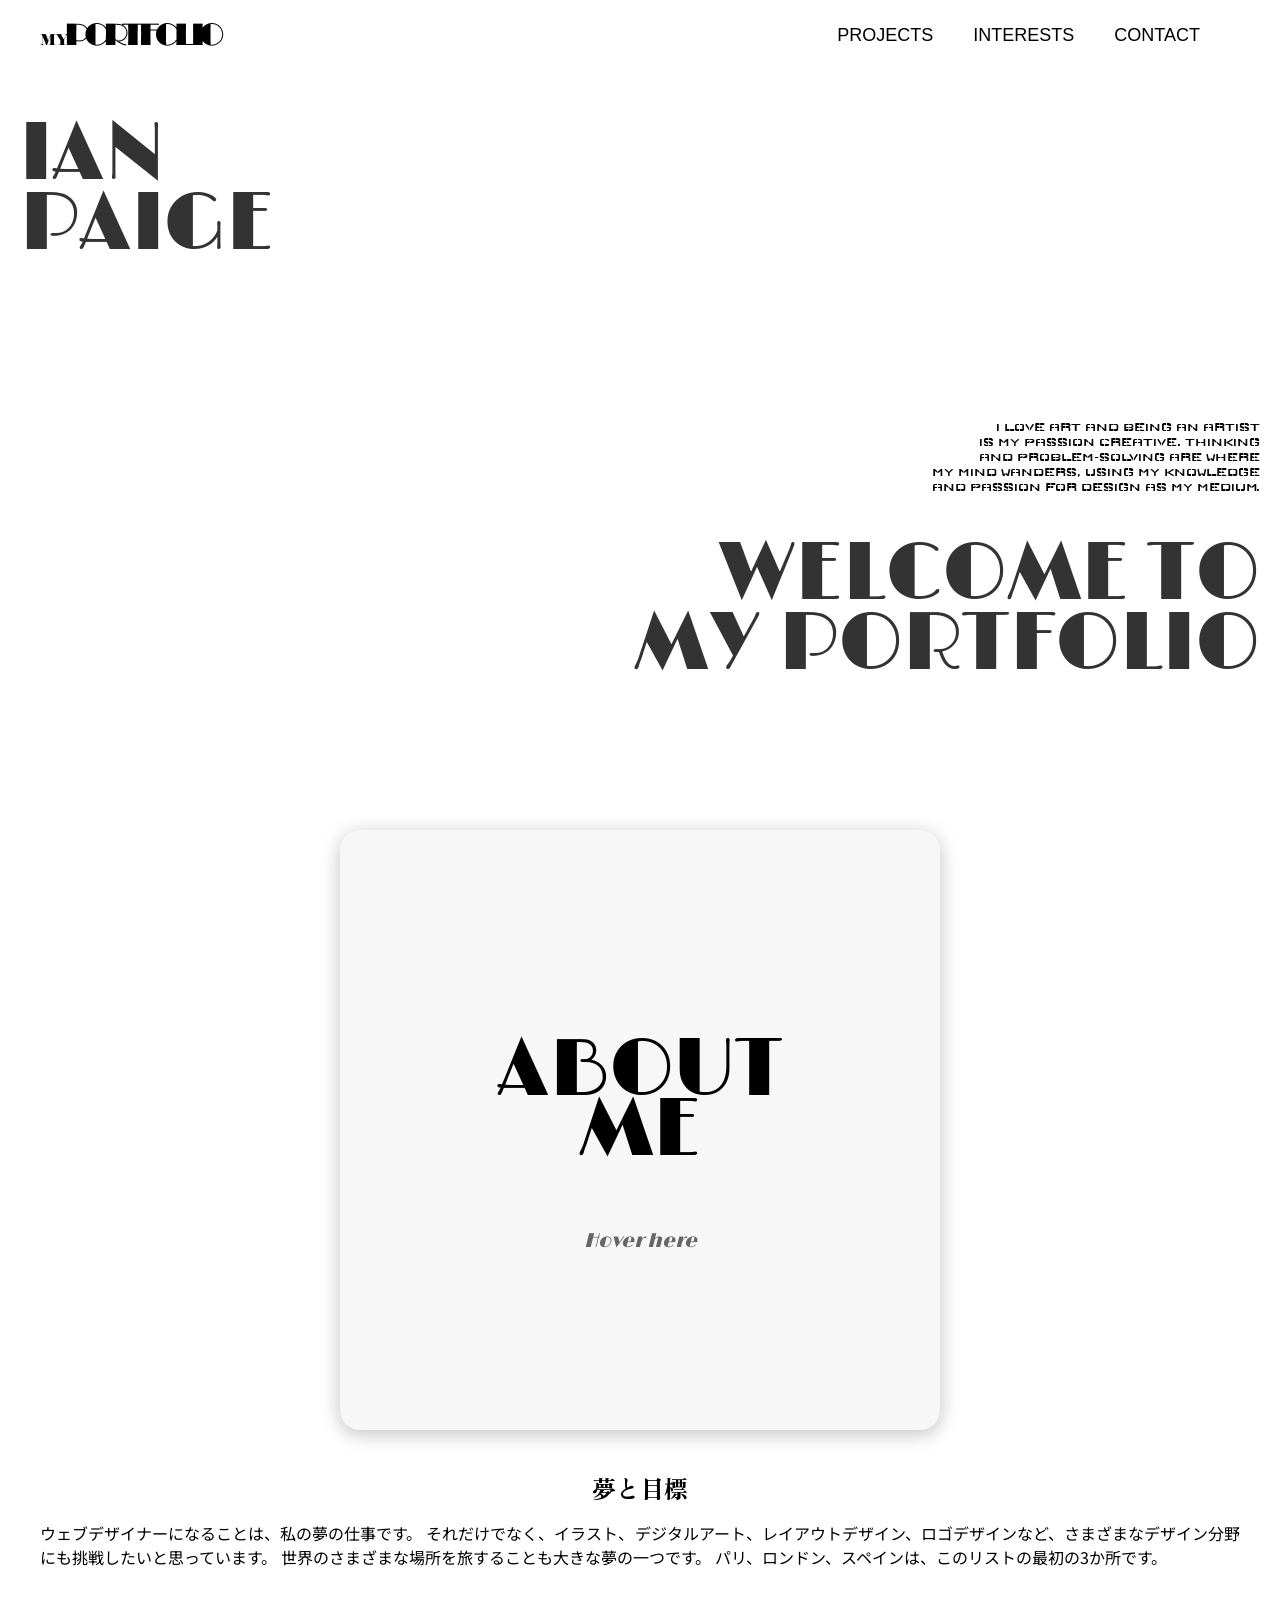
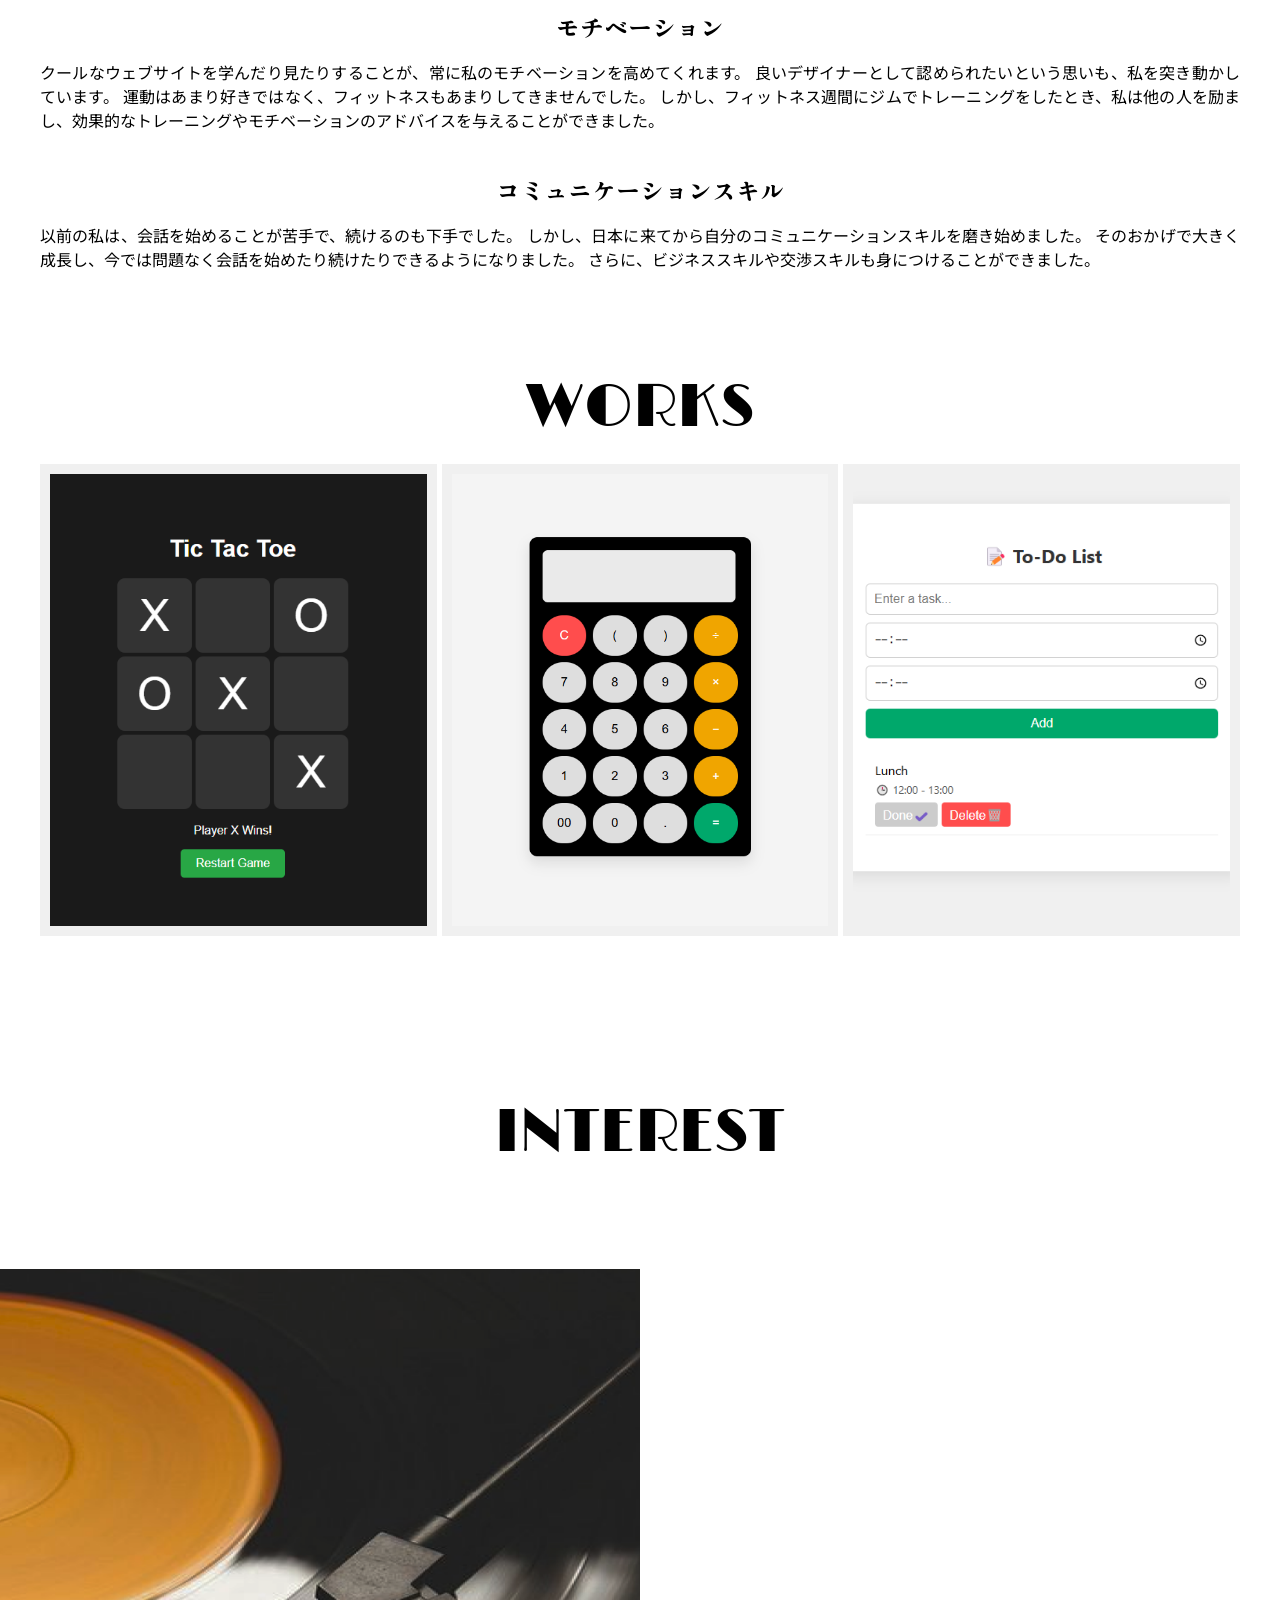
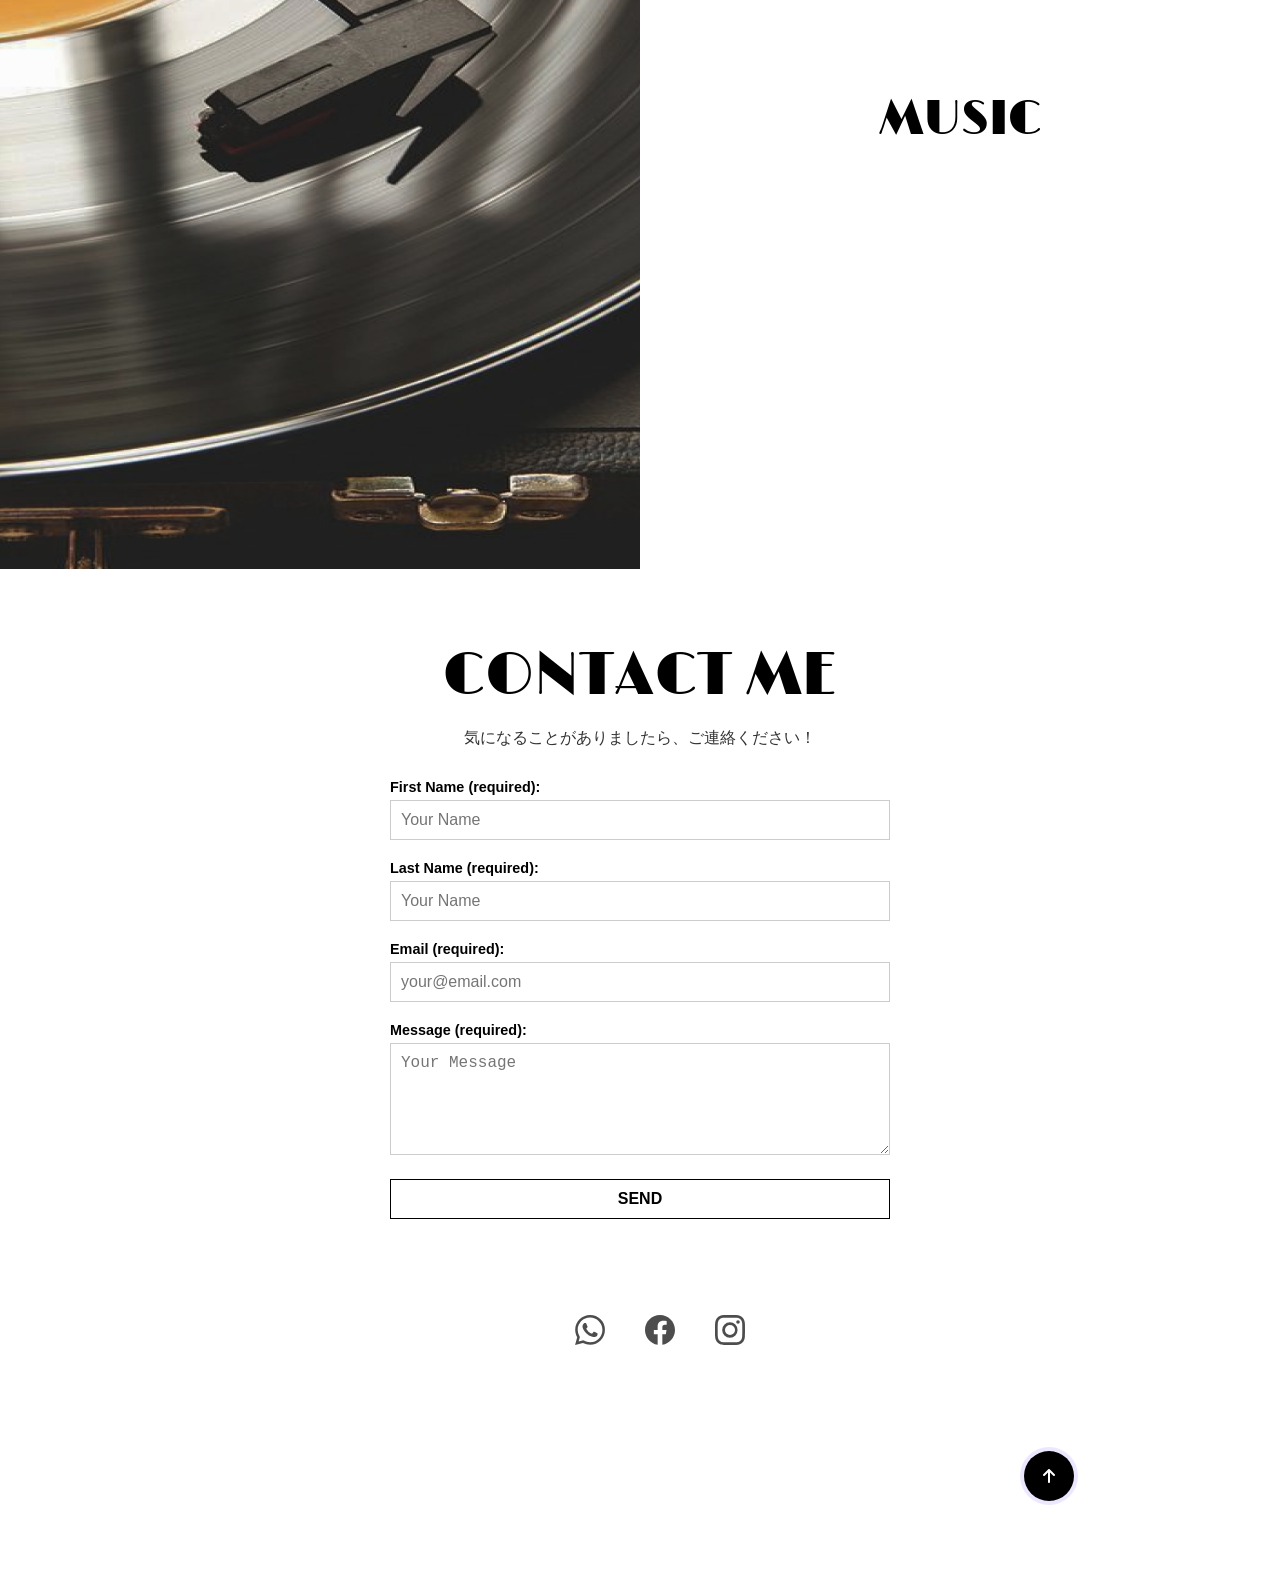
==== index.html @ fe9b7940 "Rename portfolio.html to index.html" ====
<!DOCTYPE html>
<html lang="en">
<head>
  <meta charset="UTF-8" />
  <meta name="viewport" content="width=device-width, initial-scale=1.0"/>
  <title>Portfolio</title>
  <link rel="stylesheet" href="portfolio.css" />

  <link rel="preconnect" href="https://fonts.googleapis.com">
<link rel="preconnect" href="https://fonts.gstatic.com" crossorigin>
<link href="https://fonts.googleapis.com/css2?family=Rubik:ital,wght@0,300..900;1,300..900&family=Saira+Extra+Condensed:wght@100;200;300;400;500;600;700;800;900&display=swap" rel="stylesheet">

<link rel="preconnect" href="https://fonts.googleapis.com">
<link rel="preconnect" href="https://fonts.gstatic.com" crossorigin>
<link href="https://fonts.googleapis.com/css2?family=Limelight&display=swap" rel="stylesheet">

<link rel="preconnect" href="https://fonts.googleapis.com">
<link rel="preconnect" href="https://fonts.gstatic.com" crossorigin>
<link href="https://fonts.googleapis.com/css2?family=Limelight&family=Saira+Extra+Condensed:wght@100;200;300;400;500;600;700;800;900&display=swap" rel="stylesheet">

<link rel="preconnect" href="https://fonts.googleapis.com">
<link rel="preconnect" href="https://fonts.gstatic.com" crossorigin>
<link href="https://fonts.googleapis.com/css2?family=Abril+Fatface&display=swap" rel="stylesheet">

<link rel="preconnect" href="https://fonts.googleapis.com">
<link rel="preconnect" href="https://fonts.gstatic.com" crossorigin>
<link href="https://fonts.googleapis.com/css2?family=Limelight&display=swap" rel="stylesheet">

<link rel="preconnect" href="https://fonts.googleapis.com">
<link rel="preconnect" href="https://fonts.gstatic.com" crossorigin>
<link href="https://fonts.googleapis.com/css2?family=Wallpoet&display=swap" rel="stylesheet">

<link rel="preconnect" href="https://fonts.googleapis.com">
<link rel="preconnect" href="https://fonts.gstatic.com" crossorigin>
<link href="https://fonts.googleapis.com/css2?family=Noto+Sans+JP:wght@100..900&family=Zen+Antique+Soft&display=swap" rel="stylesheet">

</head>
<body>
  <header id="topper">
    <section class="top">
      <a href="portfolio.html#topper" class="logo-link">
        <img class="logo slide-left" src="images/LOGO1.png" alt="LOGO">
    </a>

      <button class="hamburger" id="hamburger">
          ☰
      </button>

      <nav class="nav slide-right" id="nav">
          <a href="portfolio.html#work">PROJECTS</a>
          <a href="tryinterest.html">INTERESTS</a>
          <a href="portfolio.html#contact-me">CONTACT</a>
      </nav>

    </section>   
  </header>

  <section id="fade">
    <p class="top-left">IAN<br>   PAIGE <br>
    </p>
    <p class="bottom-right-top">I LOVE ART AND BEING AN ARTIST <br>IS MY PASSION CREATIVE. THINKING <br>AND PROBLEM-SOLVING ARE WHERE <br>MY MIND WANDERS, USING MY KNOWLEDGE <br>AND PASSION FOR DESIGN AS MY MEDIUM.</p>
    <p class="bottom-right">WELCOME TO<br>MY PORTFOLIO</p>
  </section>

  <!-- <section class="work" id="work">
    <h2 class="work-title">FEATURES</h2>
    <div class="grid">
      <div class="card">
        <a href="tryabout.html">
          <img src="images/me.png" alt="About Me" />
          <p class="card-text">ABOUT ME</p>
        </a>
      </div>
      <div class="card">
        <a href="projects.html">
          <img src="images/work.png" alt="Projects" />
          <p class="card-text">PROJECTS</p>
        </a>
      </div>
      <div class="card">
        <a href="tryinterest.html">
          <img src="images/int.png" alt="Interests" />
          <p class="card-text">INTERESTS</p>
        </a>
      </div>
    </div>
  </section> -->

  

  <div class="about-card">
    <div class="card-inner" onclick="this.classList.toggle('flipped')">
  <div class="card-front">
    <div class="front-content">
    <h1 class="vertical-text">
      ABOUT <br> ME 
    </h1>
    <p class="click-hint">Hover here</p>
  </div>
  </div>
      <div class="card-back">
    <p class="about-text">
        私の名前はイアンです。2004年1月2日に生まれました。私はインターナショナルスクールに、
        プレ幼稚園から中学校まで通い、その後、シニアハイでビルマの学校に転校しました。
        卒業後、私は自国の教育制度に満足していなかったので、海外に行く計画を立て始めました。
        日本に来る少し前からアニメを見始め、卒業後に日本語を学び始めました。学び始めて1年後、
        2020年12月に日本に来ることができました。絵を描くことは私の趣味であり、好きなことでもあります。
        私は暇な時間があれば絵を描いています。そのため、アーティストになりたいという気持ちが強くなりましたが、
        生計を立てる自信はありませんでした。だから、私はWEBデザインを選びました。ウェブサイトを見るたびに、
        アニメーションやクールなデザインにとても魅了され、私も同じように他の人々に感じてもらえるようなクールな
        ウェブサイトを作りたいと思うようになりました。プログラミングやイラストについて学んだことは、
        東京ビジネスアカデミーに来るまでありませんでした。新しいことを学ぶのは決して簡単ではありませんでしたが、
        アートに対する情熱と新しいことに挑戦する心構えが、いつも私を支えてくれました。
    </p>
  </div>
    </div>
  </div>
<section class="details">
  <section>
    <div class="detail">
      <h2>夢と目標</h2>
      <p>
        ウェブデザイナーになることは、私の夢の仕事です。 それだけでなく、イラスト、デジタルアート、レイアウトデザイン、ロゴデザインなど、さまざまなデザイン分野にも挑戦したいと思っています。 世界のさまざまな場所を旅することも大きな夢の一つです。 パリ、ロンドン、スペインは、このリストの最初の3か所です。
      </p>
    </div>
  
    <div class="detail">
      <h2>モチベーション</h2>
      <p>
        クールなウェブサイトを学んだり見たりすることが、常に私のモチベーションを高めてくれます。 良いデザイナーとして認められたいという思いも、私を突き動かしています。 運動はあまり好きではなく、フィットネスもあまりしてきませんでした。 しかし、フィットネス週間にジムでトレーニングをしたとき、私は他の人を励まし、効果的なトレーニングやモチベーションのアドバイスを与えることができました。
      </p>
    </div>
  
    <div class="detail">
      <h2>コミュニケーションスキル</h2>
      <p>
        以前の私は、会話を始めることが苦手で、続けるのも下手でした。 しかし、日本に来てから自分のコミュニケーションスキルを磨き始めました。 そのおかげで大きく成長し、今では問題なく会話を始めたり続けたりできるようになりました。 さらに、ビジネススキルや交渉スキルも身につけることができました。
      </p>
    </div>
  </section>
  

<section class="work" id="work">
  <h2 class="work-title">WORKS</h2>
  <div class="grid">

    <div class="card">
      <a href="TTT.html">
        <img src="images/TTT.png" alt="SPACEWAR" />
        <p class="card-text">Tic-Tac-Tie <br>JavaScript を使いました <br>AI　も使いました </p>
      </a>
    </div>
    
    <div class="card">
      <a href="calculator.html">
        <img src="images/Calculator.png" alt="CALCULATOR" />
        <p class="card-text">CALCULATOR <br>JavaScript を使いました <br>AI　も使いました </p>
      </a>
    </div>

    <div class="card">
      <a href="todolist.html">
        <img src="images/Todolist.png" alt="To do list" />
        <p class="card-text">TO Do List <br>JavaScript を使いました <br>AI　も使いました </p>
      </a>
    </div>

  </div>
</section>
  
  
  
  <!-- <section class="work" id="work">
    <h2 class="work-title">FEATURES</h2>
    <div class="grid">
      <div class="card">
        <a href="tryabout.html">
        <img src="images/me.png" alt="About Me" />
        <p>ABOUT ME</p>
      </a>
      </div>
      <div class="card">
        <a href="">
        <img src="images/work.png" alt="Projects" />
        <p>PROJECTS</p>
      </a>
      </div>
      <div class="card">
        <a href="tryinterest.html">
        <img src="images/int.png" alt="Interests" />
        <p>INTERESTS</p>
      </a>
      </div>
    </div>
  </section> -->
      <a class="int-java" href="tryinterest.html">
        <h2 class="Int">INTEREST</h2>
        <div class="interest-section">
          <div class="interest-image">
            <img id="interest-img" src="images/ART9.png" alt="Interest Image">
          </div>
          <div class="interest-text">
            <p id="interest-text">ART</p>
          </div>
        </div>
      </a>

  <footer>
  
    <section id="contact-me">
      <h2>CONTACT ME</h2>
      <p>気になることがありましたら、ご連絡ください！</p>
      <form class="contact-form" action="#" method="post">
        <div class="form-group">
          <label for="name">First Name (required):</label>
          <input type="text" id="name" name="name" placeholder="Your Name" required>
        </div>
        <div class="form-group">
          <label for="name">Last Name (required):</label>
          <input type="text" id="name" name="name" placeholder="Your Name" required>
        </div>
        <div class="form-group">
          <label for="email">Email (required):</label>
          <input type="email" id="email" name="email" placeholder="your@email.com" required>
        </div>
        <div class="form-group">
          <label for="message">Message (required):</label>
          <textarea id="message" name="message" placeholder="Your Message" rows="5" required></textarea>
        </div>
        <button type="submit" class="contact-button">SEND</button>
    </form>
      <!-- From Uiverse.io by adamgiebl --> 

    </section>

    <ul class="example-2">
      <li class="icon-content">
        <a
          data-social="whatsapp"
          aria-label="Whatsapp"
          href="https://line.me/ti/p/FRUZ55Dk2A"
        >
          <div class="filled"></div>
          <svg
            xml:space="preserve"
            viewBox="0 0 24 24"
            class="bi bi-whatsapp"
            fill="currentColor"
            height="24"
            width="24"
            xmlns="http://www.w3.org/2000/svg"
          >
            <path
              fill="currentColor"
              d="M17.472 14.382c-.297-.149-1.758-.867-2.03-.967-.273-.099-.471-.148-.67.15-.197.297-.767.966-.94 1.164-.173.199-.347.223-.644.075-.297-.15-1.255-.463-2.39-1.475-.883-.788-1.48-1.761-1.653-2.059-.173-.297-.018-.458.13-.606.134-.133.298-.347.446-.52.149-.174.198-.298.298-.497.099-.198.05-.371-.025-.52-.075-.149-.669-1.612-.916-2.207-.242-.579-.487-.5-.669-.51-.173-.008-.371-.01-.57-.01-.198 0-.52.074-.792.372-.272.297-1.04 1.016-1.04 2.479 0 1.462 1.065 2.875 1.213 3.074.149.198 2.096 3.2 5.077 4.487.709.306 1.262.489 1.694.625.712.227 1.36.195 1.871.118.571-.085 1.758-.719 2.006-1.413.248-.694.248-1.289.173-1.413-.074-.124-.272-.198-.57-.347m-5.421 7.403h-.004a9.87 9.87 0 01-5.031-1.378l-.361-.214-3.741.982.998-3.648-.235-.374a9.86 9.86 0 01-1.51-5.26c.001-5.45 4.436-9.884 9.888-9.884 2.64 0 5.122 1.03 6.988 2.898a9.825 9.825 0 012.893 6.994c-.003 5.45-4.437 9.884-9.885 9.884m8.413-18.297A11.815 11.815 0 0012.05 0C5.495 0 .16 5.335.157 11.892c0 2.096.547 4.142 1.588 5.945L.057 24l6.305-1.654a11.882 11.882 0 005.683 1.448h.005c6.554 0 11.89-5.335 11.893-11.893a11.821 11.821 0 00-3.48-8.413Z"
            ></path>
          </svg>
        </a>
        <div class="tooltip">Line</div>
      </li>
      <li class="icon-content">
        <a
          data-social="facebook"
          aria-label="Facebook"
          href="https://www.facebook.com/share/1ALXVLKxtC/?mibextid=LQQJ4d"
        >
          <div class="filled"></div>
          <svg
            xml:space="preserve"
            viewBox="0 0 24 24"
            class="bi bi-facbook"
            fill="currentColor"
            height="24"
            width="24"
            xmlns="http://www.w3.org/2000/svg"
          >
            <path
              fill="currentColor"
              d="M23.9981 11.9991C23.9981 5.37216 18.626 0 11.9991 0C5.37216 0 0 5.37216 0 11.9991C0 17.9882 4.38789 22.9522 10.1242 23.8524V15.4676H7.07758V11.9991H10.1242V9.35553C10.1242 6.34826 11.9156 4.68714 14.6564 4.68714C15.9692 4.68714 17.3424 4.92149 17.3424 4.92149V7.87439H15.8294C14.3388 7.87439 13.8739 8.79933 13.8739 9.74824V11.9991H17.2018L16.6698 15.4676H13.8739V23.8524C19.6103 22.9522 23.9981 17.9882 23.9981 11.9991Z"
            ></path>
          </svg>
        </a>
        <div class="tooltip">Facebook</div>
      </li>
      <li class="icon-content">
        <a
          data-social="instagram"
          aria-label="Instagram"
          href="https://www.instagram.com/itz_ian.paige?igsh=MTF6aWR4cXloMjVsNA%3D%3D&utm_source=qr"
        >
          <div class="filled"></div>
          <svg
            xml:space="preserve"
            viewBox="0 0 16 16"
            class="bi bi-instagram"
            fill="currentColor"
            height="16"
            width="16"
            xmlns="http://www.w3.org/2000/svg"
          >
            <path
              fill="currentColor"
              d="M8 0C5.829 0 5.556.01 4.703.048 3.85.088 3.269.222 2.76.42a3.9 3.9 0 0 0-1.417.923A3.9 3.9 0 0 0 .42 2.76C.222 3.268.087 3.85.048 4.7.01 5.555 0 5.827 0 8.001c0 2.172.01 2.444.048 3.297.04.852.174 1.433.372 1.942.205.526.478.972.923 1.417.444.445.89.719 1.416.923.51.198 1.09.333 1.942.372C5.555 15.99 5.827 16 8 16s2.444-.01 3.298-.048c.851-.04 1.434-.174 1.943-.372a3.9 3.9 0 0 0 1.416-.923c.445-.445.718-.891.923-1.417.197-.509.332-1.09.372-1.942C15.99 10.445 16 10.173 16 8s-.01-2.445-.048-3.299c-.04-.851-.175-1.433-.372-1.941a3.9 3.9 0 0 0-.923-1.417A3.9 3.9 0 0 0 13.24.42c-.51-.198-1.092-.333-1.943-.372C10.443.01 10.172 0 7.998 0zm-.717 1.442h.718c2.136 0 2.389.007 3.232.046.78.035 1.204.166 1.486.275.373.145.64.319.92.599s.453.546.598.92c.11.281.24.705.275 1.485.039.843.047 1.096.047 3.231s-.008 2.389-.047 3.232c-.035.78-.166 1.203-.275 1.485a2.5 2.5 0 0 1-.599.919c-.28.28-.546.453-.92.598-.28.11-.704.24-1.485.276-.843.038-1.096.047-3.232.047s-2.39-.009-3.233-.047c-.78-.036-1.203-.166-1.485-.276a2.5 2.5 0 0 1-.92-.598 2.5 2.5 0 0 1-.6-.92c-.109-.281-.24-.705-.275-1.485-.038-.843-.046-1.096-.046-3.233s.008-2.388.046-3.231c.036-.78.166-1.204.276-1.486.145-.373.319-.64.599-.92s.546-.453.92-.598c.282-.11.705-.24 1.485-.276.738-.034 1.024-.044 2.515-.045zm4.988 1.328a.96.96 0 1 0 0 1.92.96.96 0 0 0 0-1.92m-4.27 1.122a4.109 4.109 0 1 0 0 8.217 4.109 4.109 0 0 0 0-8.217m0 1.441a2.667 2.667 0 1 1 0 5.334 2.667 2.667 0 0 1 0-5.334"
            ></path>
          </svg>
        </a>
        <div class="tooltip">Instagram</div>
      </li>
  </ul>
   <!-- From Uiverse.io by vinodjangid07 --> 
   <a href="portfolio.html#topper">
  <button class="button">
    <svg class="svgIcon" viewBox="0 0 384 512">
      <path
        d="M214.6 41.4c-12.5-12.5-32.8-12.5-45.3 0l-160 160c-12.5 12.5-12.5 32.8 0 45.3s32.8 12.5 45.3 0L160 141.2V448c0 17.7 14.3 32 32 32s32-14.3 32-32V141.2L329.4 246.6c12.5 12.5 32.8 12.5 45.3 0s12.5-32.8 0-45.3l-160-160z"
      ></path>
    </svg>
  </button>
  </a>

  </footer>


  <script src="portfolio.js"></script>
</body>
</html>
---- portfolio.css ----
body {
  margin: 0;
  font-family: Arial, sans-serif;
  background: white;
  overflow-x: hidden;
}

header {
  height: 40px;
}
.top{
  display: flex;
  justify-content: space-between;
  padding: 0px 40px;
  align-items: center;
  
}
.logo {
  transform: translateX(0px);
  opacity: 1; 
}
.nav {
  display: flex;
  gap: 40px;
  transform: translateX(100%);
  opacity: 0;
  transition: transform 1s ease, opacity 1s ease;
  font-family: 'Helvetica Neue', sans-serif;
  font-size: 18px;
  padding: 20px 40px;
  justify-content: flex-end;
}

.nav a {
  position: relative;
  text-decoration: none;
  color: black;
  font-size: 18px;
  display: inline-block;
  padding: 5px 0;
  transition: color 0.3s ease;
}

.nav a::after {
  content: '';
  position: absolute;
  bottom: 0;
  left: 50%;
  transform: translateX(-50%);
  width: 0;
  height: 2px;
  background-color: black;
  transition: width 0.3s ease;
}

.nav a:hover::after {
  width: 100%;
}

/*=============================================================================================
===============================================================================================
*/

#fade {
  position: relative;
  height: 80vh; 
}

/* Top Left Paragraph */
.top-left {
  line-height: 70px;
  position: absolute;
  top: 0;
  left: 20px;
  opacity: 0; /* Initially hidden */
  transition: opacity 2s ease-in-out;
  font-size: 5rem;
  color: #333;
  font-family: "Limelight", sans-serif;
  font-weight: 400;
  font-style: normal
}

/* Bottom Right Paragraph */
.bottom-right {
  text-align: right;
  line-height: 70px;
  position: absolute;
  bottom: 0;
  right: 20px;
  opacity: 0; /* Initially hidden */
  transition: opacity 2s ease-in-out;
  font-size: 5rem;
  color: #333;
  font-family: "Limelight", sans-serif;
  font-weight: 500;
  font-style: normal;
  }
  .bottom-right-top{
    text-align: right;
  line-height: 15px;
  position: absolute;
  bottom: 35%;
  right: 20px;
  opacity: 0; /* Initially hidden */
  transition: opacity 2s ease-in-out;
  font-size: 0.8rem;
  font-family: "Wallpoet", sans-serif;
  font-weight: 400;
  font-style: normal;
  }

  /* Animation classes */
.slide-left {
  animation: slideLeft 1s ease-out forwards;
}

.slide-right {
  animation: slideRight 1s ease-out forwards;
}

@keyframes slideLeft {
  to {
    transform: translateX(0);
    opacity: 1;
  }
}

@keyframes slideRight {
  to {
    transform: translateX(0);
    opacity: 1;
  }
}
/*=============================================================================================
===============================================================================================
*/

.work {
  padding: 40px;
  opacity: 0;
  transition: opacity 1.5s ease;
}

.work-title {
  font-size: 60px;
  margin-bottom: 20px;
  font-family: "Limelight", sans-serif;
  font-weight: 500;
  font-style: normal;
}

.grid {
  display: flex;
  gap: 5px;
  flex-wrap: wrap;
  position: relative;
}

.card {
  flex: 1 1 30%;
  background: #f0f0f0;
  padding: 10px;
  text-align: center;
  position: relative;
  transition: transform 0.3s ease, filter 0.3s ease;
  z-index: 0;
}

.card img {
  width: 100%;
  height: 100%;
  transition: filter 0.3s ease;
  object-fit: cover;
}

.card-text {
  position: absolute;
  bottom: 10px;
  left: 50%;
  transform: translateX(-50%);
  color: white;
  font-weight: bold;
  font-size: 16px;
  background: rgba(102, 102, 102, 0.5);
  padding: 5px;
  width: 70%;
  text-align: center;
  opacity: 0;
  transition: opacity 0.3s ease;
}

/* Hover effects */
.grid:hover .card {
  filter: blur(3px);
  transform: scale(1);
}

.grid:hover .card:hover {
  filter: none;
  transform: scale(1.05);
  z-index: 1;
}

.grid:hover .card:hover .card-text {
  opacity: 1;
}

/* Default state (when not hovering) */
.grid:not(:hover) .card {
  filter: none;
  transform: scale(1);
}


/*=============================================================================================
===============================================================================================
*/

.about-card {
  padding-top: 30px;
  width: 100%;
  max-width: 600px;
  height: 600px;
  margin: 40px auto;
  perspective: 1000px;
}

.card-inner {
  width: 100%;
  height: 100%;
  transition: transform 0.8s;
  transform-style: preserve-3d;
  position: relative;
  cursor: pointer;
}

.about-card:hover .card-inner {
  transform: rotateY(180deg);
}

.card-front,
.card-back {
  position: absolute;
  width: 100%;
  height: 100%;
  backface-visibility: hidden;
  border-radius: 20px;
  box-shadow: 0 4px 20px rgba(0, 0, 0, 0.247);
  display: flex;
  justify-content: center;
  align-items: center;
  padding: 30px;
  box-sizing: border-box;
}

.card-front {
  background-color: #f7f7f7;
}

.click-hint {
  margin-top: 15px;
  font-size: 20px;
  color: #666;
  font-style: italic;
  animation: blink 1.5s infinite;
}

@keyframes blink {
  0%, 100% { opacity: 1; }
  50% { opacity: 0.4; }
}

.front-content {
  font-family: "Limelight", sans-serif;
  font-weight: 500;
  font-style: normal;
  display: flex;
  flex-direction: column;
  align-items: center;
  justify-content: center;
}

.card-back {
  background-color: #ffffff;
  transform: rotateY(180deg);
  overflow-y: auto;
}

.vertical-text {
  font-family: "Limelight", sans-serif;
  font-weight: 500;
  font-style: normal;
  text-align: center;
  text-orientation: upright;
  font-size: 5rem;
  line-height: 60px;
}

.about-text {
  font-size: 16px;
  line-height: 1.6;
  color: #000000;
  font-family: "Noto Sans JP", sans-serif;
  font-optical-sizing: auto;
  font-weight: 400;
  font-style: normal;
}

@media (max-width: 600px) {
  .about-card {
    height: auto;
  }

  .vertical-text {
    writing-mode: horizontal-tb;
    text-align: center;
  }
}

/*=============================================================================================
===============================================================================================
*/

.details-container {
  display: flex;
  flex-direction: column;
  gap: 40px;
  padding: 100px 0;
}

.detail {
  opacity: 0;
  transform: translateY(50px); /* Start with sections below and invisible */
  transition: transform 0.5s ease-out, opacity 0.5s ease-out;
  margin: 40px;
}

.detail.visible {
  opacity: 1;
  transform: translateY(0); /* Move into position when in view */
}

.detail h2 {
  font-family: "Limelight", sans-serif;
  font-weight: 500;
  font-style: normal;
  font-size: 1.5rem;
  font-weight: bold;
  margin-bottom: 10px;
  font-family: "Zen Antique Soft", serif;
  font-weight: 400;
  font-style: normal;
}

.detail p {
  font-size: 1rem;
  text-align: justify;
  font-family: "Noto Sans JP", sans-serif;
  font-optical-sizing: auto;
  font-weight: 400;
  font-style: normal;
}
.details{
padding-bottom: 50px;
}

/*=============================================================================================
===============================================================================================
*/
int_details{
  display: flex;
  justify-content: center;
}
.container {
  padding-bottom: 100px;
  margin: 100px 0 0 200px;
  width: 70%;
  height: 450px;
  display: flex;
  justify-content: center;
  gap: 10px;
  position: relative;
}

.container img {
  width: 15%;
  height: 100%;
  object-fit: cover;
  border-radius: 10px;
  border: 1px solid black;
  transition: all ease-in-out 0.5s;
  cursor: pointer;
}

.container img:hover {
  width: 35%;
}

.container img.blur {
  filter: blur(5px);
  transition: filter 0.3s ease;
}

.container img.pop-up {
  transform: scale(1.5);
  z-index: 10;
  transition: transform 0.5s ease, z-index 0s;
}

/* For overlay to darken the background */
.overlay {
  position: absolute;
  top: 0;
  left: 0;
  right: 0;
  bottom: 0;
  background: rgba(0, 0, 0, 0.7);
  z-index: 5;
}
.small_title{
padding: 100px 0;
font-size: 2.5rem;
font-family: "Limelight", sans-serif;
font-weight: 500;
font-style: normal;
}
/*=============================================================================================
===============================================================================================
*/

.int-java{
  color: black;
  text-decoration: none;
}
.Int{
  font-size: 60px;
  font-family: "Limelight", sans-serif;
  font-weight: 500;
  font-style: normal;
  padding-top: 100px;
  padding-bottom: 80px;
}
.interest-section {
  display: flex;
  width: 100%;
  height: 100vh;
}
.interest-image, .interest-text {
  width: 50%;
  height: 100%;
  box-sizing: border-box;
}
.interest-image img {
  width: 100%;
  height: 100%;
  object-fit: cover;
}
.interest-text {
  display: flex;
  justify-content: center;
  align-items: center;
  padding: 40px;
  font-size: 3rem;
  font-weight: bolder;
  text-align: center;
  font-family: "Limelight", sans-serif;
  font-weight: 400;
  font-style: normal;
}
h2 {
  width: 100%;
  text-align: center;
  margin: 20px 0;
  font-size: 2rem;
}

/*=============================================================================================
===============================================================================================
*/

#contact-me {
  padding: 50px 20px;
  text-align: center;
  background-color: #fff;
  }
  
  #contact-me h2 {
  font-size: 2rem;
  font-weight: bold;
  margin-bottom: 10px;
  font-size: 60px;
  font-family: "Limelight", sans-serif;
  font-weight: 500;
  }
  
  #contact-me p {
  font-size: 1rem;
  margin-bottom: 30px;
  color: #333;
  }
  
  .contact-form {
  max-width: 500px;
  margin: 0 auto;
  text-align: left;
  }
  
  .form-group {
  margin-bottom: 20px;
  }
  
  .form-group label {
  display: block;
  font-size: 0.9rem;
  margin-bottom: 5px;
  font-weight: bold;
  }
  
  .form-group input {
  width: 100%;
  padding: 10px;
  font-size: 1rem;
  border: 1px solid #ccc;
  box-sizing: border-box;
  }
  
  .form-group input:focus{
  border-color: black;
  outline: none;
  }
  
  .form-group textarea{
  width: 100%;
  padding: 10px;
  font-size: 1rem;
  border: 1px solid #ccc;
  box-sizing: border-box;
  }
  .form-group textarea:focus{
  border-color: black;
  outline: none;
  
  }
  
  .contact-button {
  display: block;
  width: 100%;
  padding: 10px 20px;
  font-size: 1rem;
  font-weight: bold;
  color: #000000;
  background-color: transparent;
  border: 1px solid black;
  cursor: pointer;
  text-align: center;
  }
  
  .contact-button:hover {
  background-color: #000000;
  color: white;
  }

  /*=============================================================================================
===============================================================================================
*/

ul {
  list-style: none;
}

.example-2 {
  padding-top: 20px;
  padding-bottom: 100px;
  display: flex;
  justify-content: center;
  align-items: center;
}
.example-2 .icon-content {
  margin: 0 10px;
  position: relative;
}
.example-2 .icon-content .tooltip {
  position: absolute;
  top: -30px;
  left: 50%;
  transform: translateX(-50%);
  color: #fff;
  padding: 6px 10px;
  border-radius: 5px;
  opacity: 0;
  visibility: hidden;
  font-size: 14px;
  transition: all 0.3s ease;
}
.example-2 .icon-content:hover .tooltip {
  opacity: 1;
  visibility: visible;
  top: -50px;
}
.example-2 .icon-content a {
  position: relative;
  overflow: hidden;
  display: flex;
  justify-content: center;
  align-items: center;
  width: 50px;
  height: 50px;
  border-radius: 50%;
  color: #4d4d4d;
  background-color: #fff;
  transition: all 0.3s ease-in-out;
}
.example-2 .icon-content a:hover {
  box-shadow: 3px 2px 45px 0px rgb(0 0 0 / 12%);
}
.example-2 .icon-content a svg {
  position: relative;
  z-index: 1;
  width: 30px;
  height: 30px;
}
.example-2 .icon-content a:hover {
  color: white;
}
.example-2 .icon-content a .filled {
  position: absolute;
  top: auto;
  bottom: 0;
  left: 0;
  width: 100%;
  height: 0;
  background-color: #000;
  transition: all 0.3s ease-in-out;
}
.example-2 .icon-content a:hover .filled {
  height: 100%;
}

.example-2 .icon-content a[data-social="whatsapp"] .filled,
.example-2 .icon-content a[data-social="whatsapp"] ~ .tooltip {
  background-color: #128c7e;
}

.example-2 .icon-content a[data-social="facebook"] .filled,
.example-2 .icon-content a[data-social="facebook"] ~ .tooltip {
  background-color: #3b5998;
}
.example-2 .icon-content a[data-social="instagram"] .filled,
.example-2 .icon-content a[data-social="instagram"] ~ .tooltip {
  background: linear-gradient(
    45deg,
    #405de6,
    #5b51db,
    #b33ab4,
    #c135b4,
    #e1306c,
    #fd1f1f
  );
}
.example-2 .icon-content a[data-social="youtube"] .filled,
.example-2 .icon-content a[data-social="youtube"] ~ .tooltip {
  background-color: #ff0000;
}

/* From Uiverse.io by vinodjangid07 */ 
.button {
width: 50px;
height: 50px;
border-radius: 50%;
background-color: rgb(0, 0, 0);
border: none;
display: flex;
align-items: center;
justify-content: center;
left: 80%;
bottom: 20px;
font-weight: 600;
box-shadow: 0px 0px 0px 4px rgba(180, 160, 255, 0.253);
cursor: pointer;
transition-duration: 0.3s;
overflow: hidden;
position: relative;
}

.svgIcon {
width: 12px;
transition-duration: 0.3s;
}

.svgIcon path {
fill: white;
}

.button:hover {
width: 140px;
border-radius: 50px;
transition-duration: 0.3s;
background-color: rgb(181, 160, 255);
}

.button:hover .svgIcon {
/* width: 20px; */
transition-duration: 0.3s;
transform: translateY(-200%);
}

.button::before {
position: absolute;
bottom: 20px;
content: "Back to Top";
color: white;
/* transition-duration: .3s; */
font-size: 0px;
}

.button:hover::before {
font-size: 13px;
opacity: 1;
bottom: unset;
/* transform: translateY(-30px); */
transition-duration: 0.3s;
}


/* =========================================================
   RESPONSIVE DESIGN
   ========================================================= */

/* ---------- TABLET ---------- */
@media (max-width: 900px) {

    /* Header */
    .top {
        padding: 0 20px;
    }

    .nav {
        gap: 20px;
        padding: 20px;
    }

    .nav a {
        font-size: 16px;
    }


    /* Hero */
    #fade {
        height: 70vh;
    }

    .top-left {
        font-size: 4rem;
        line-height: 60px;
        left: 15px;
    }

    .bottom-right {
        font-size: 4rem;
        line-height: 60px;
        right: 15px;
    }


    /* Work */
    .work {
        padding: 30px 20px;
    }

    .work-title {
        font-size: 50px;
    }

    .card {
        flex: 1 1 45%;
    }


    /* About Card */
    .about-card {
        max-width: 85%;
        height: 500px;
    }

    .vertical-text {
        font-size: 4rem;
    }


    /* Details */
    .detail {
        margin: 30px 20px;
    }


    /* Image Gallery */
    .container {
        width: 90%;
        margin: 80px auto 0;
        height: 400px;
    }


    /* Interests */
    .Int {
        font-size: 50px;
        padding-top: 70px;
        padding-bottom: 60px;
    }

    .interest-text {
        font-size: 2.2rem;
        padding: 25px;
    }


    /* Contact */
    #contact-me h2 {
        font-size: 50px;
    }

}


/* ---------- MOBILE ---------- */
@media (max-width: 600px) {

    /* General */
    body {
        overflow-x: hidden;
    }


    /* Header */
    header {
        height: auto;
    }

    .top {
        flex-direction: column;
        padding: 15px;
        gap: 10px;
    }

    .logo {
        font-size: 24px;
    }

    .nav {
        width: 100%;
        padding: 10px 0;
        gap: 15px;
        justify-content: center;
        flex-wrap: wrap;
        font-size: 14px;
    }

    .nav a {
        font-size: 14px;
    }


    /* Hero */
    #fade {
        height: 65vh;
        min-height: 400px;
    }

    .top-left {
        font-size: 2.5rem;
        line-height: 40px;
        left: 15px;
        top: 20px;
    }

    .bottom-right {
        font-size: 2.5rem;
        line-height: 40px;
        right: 15px;
        bottom: 20px;
    }

    .bottom-right-top {
        font-size: 0.7rem;
        right: 15px;
        bottom: 32%;
    }


    /* Work Section */
    .work {
        padding: 30px 15px;
    }

    .work-title {
        font-size: 38px;
        margin-bottom: 15px;
    }

    .grid {
        flex-direction: column;
        gap: 15px;
    }

    .card {
        flex: none;
        width: 100%;
        height: 250px;
        box-sizing: border-box;
    }

    .card img {
        width: 100%;
        height: 100%;
        object-fit: cover;
    }

    /* Disable aggressive hover effect on mobile */
    .grid:hover .card {
        filter: none;
        transform: none;
    }

    .grid:hover .card:hover {
        filter: none;
        transform: none;
    }

    .card-text {
        opacity: 1;
        font-size: 14px;
        bottom: 10px;
    }


    /* About Card */
    .about-card {
        width: 90%;
        height: 500px;
        margin: 30px auto;
        padding-top: 20px;
    }

    .card-front,
    .card-back {
        padding: 20px;
    }

    .vertical-text {
        font-size: 3rem;
        line-height: 45px;
        writing-mode: horizontal-tb;
    }

    .click-hint {
        font-size: 16px;
    }

    .about-text {
        font-size: 14px;
        line-height: 1.5;
    }


    /* Details */
    .details-container {
        gap: 20px;
        padding: 50px 0;
    }

    .detail {
        margin: 20px 15px;
    }

    .detail h2 {
        font-size: 1.3rem;
    }

    .detail p {
        font-size: 0.9rem;
        line-height: 1.6;
        text-align: left;
    }

    .details {
        padding-bottom: 30px;
    }


    /* Image Gallery */
    .small_title {
        padding: 50px 15px;
        font-size: 2rem;
        text-align: center;
    }

    .container {
        width: 95%;
        height: 300px;
        margin: 40px auto 0;
        padding-bottom: 50px;
        gap: 5px;
    }

    .container img {
        width: 20%;
        border-radius: 6px;
    }

    .container img:hover {
        width: 30%;
    }


    /* Interests */
    .Int {
        font-size: 38px;
        padding-top: 50px;
        padding-bottom: 40px;
        text-align: center;
    }

    .interest-section {
        flex-direction: column;
        height: auto;
    }

    .interest-image,
    .interest-text {
        width: 100%;
        height: auto;
    }

    .interest-image {
        height: 350px;
    }

    .interest-image img {
        height: 350px;
        object-fit: cover;
    }

    .interest-text {
        min-height: 250px;
        padding: 30px 20px;
        font-size: 2rem;
        box-sizing: border-box;
    }


    /* Contact */
    #contact-me {
        padding: 40px 15px;
    }

    #contact-me h2 {
        font-size: 38px;
        line-height: 1.2;
    }

    #contact-me p {
        font-size: 0.9rem;
    }

    .contact-form {
        width: 100%;
    }

    .form-group input,
    .form-group textarea {
        width: 100%;
        box-sizing: border-box;
    }


    /* Social Icons */
    .example-2 {
        padding-bottom: 60px;
        gap: 5px;
    }

    .example-2 .icon-content {
        margin: 0 5px;
    }

    .example-2 .icon-content a {
        width: 45px;
        height: 45px;
    }

    .example-2 .icon-content a svg {
        width: 25px;
        height: 25px;
    }


    /* Back To Top Button */
    .button {
        width: 45px;
        height: 45px;
        right: 20px;
        bottom: 20px;
        left: auto;
        position: fixed;
        z-index: 100;
    }

    .button:hover {
        width: 45px;
        border-radius: 50%;
        background-color: rgb(0, 0, 0);
    }

    .button:hover .svgIcon {
        transform: none;
    }

    .button::before {
        display: none;
    }
}


/* ---------- VERY SMALL PHONES ---------- */
@media (max-width: 400px) {

    .nav {
        gap: 10px;
    }

    .nav a {
        font-size: 13px;
    }

    .top-left,
    .bottom-right {
        font-size: 2rem;
        line-height: 32px;
    }

    .work-title {
        font-size: 32px;
    }

    .about-card {
        height: 450px;
    }

    .vertical-text {
        font-size: 2.5rem;
    }

    .Int {
        font-size: 32px;
    }

    .interest-text {
        font-size: 1.6rem;
    }

    #contact-me h2 {
        font-size: 32px;
    }
}

/* =========================
   HAMBURGER MENU
========================= */

.hamburger {
    display: none;
    background: none;
    border: none;
    color: black;
    font-size: 30px;
    cursor: pointer;
    padding: 5px;
    z-index: 1001;
}


/* =========================
   MOBILE NAVIGATION
========================= */

@media (max-width: 600px) {

    .top {
        display: flex;
        flex-direction: row;
        justify-content: space-between;
        align-items: center;
        position: relative;
        padding: 15px 20px;
    }

    .hamburger {
        display: block;
    }

    .nav {
        display: none;
        position: absolute;
        top: 100%;
        left: 0;
        width: 100%;
        background: white;
        flex-direction: column;
        align-items: center;
        gap: 25px;
        padding: 30px 0;
        z-index: 1000;
        /* Cancel desktop animation */
        transform: none;
        opacity: 1;
    }

    .nav.active {
        display: flex;
    }

    .nav a {
        font-size: 18px;
        color: black;
    }

}
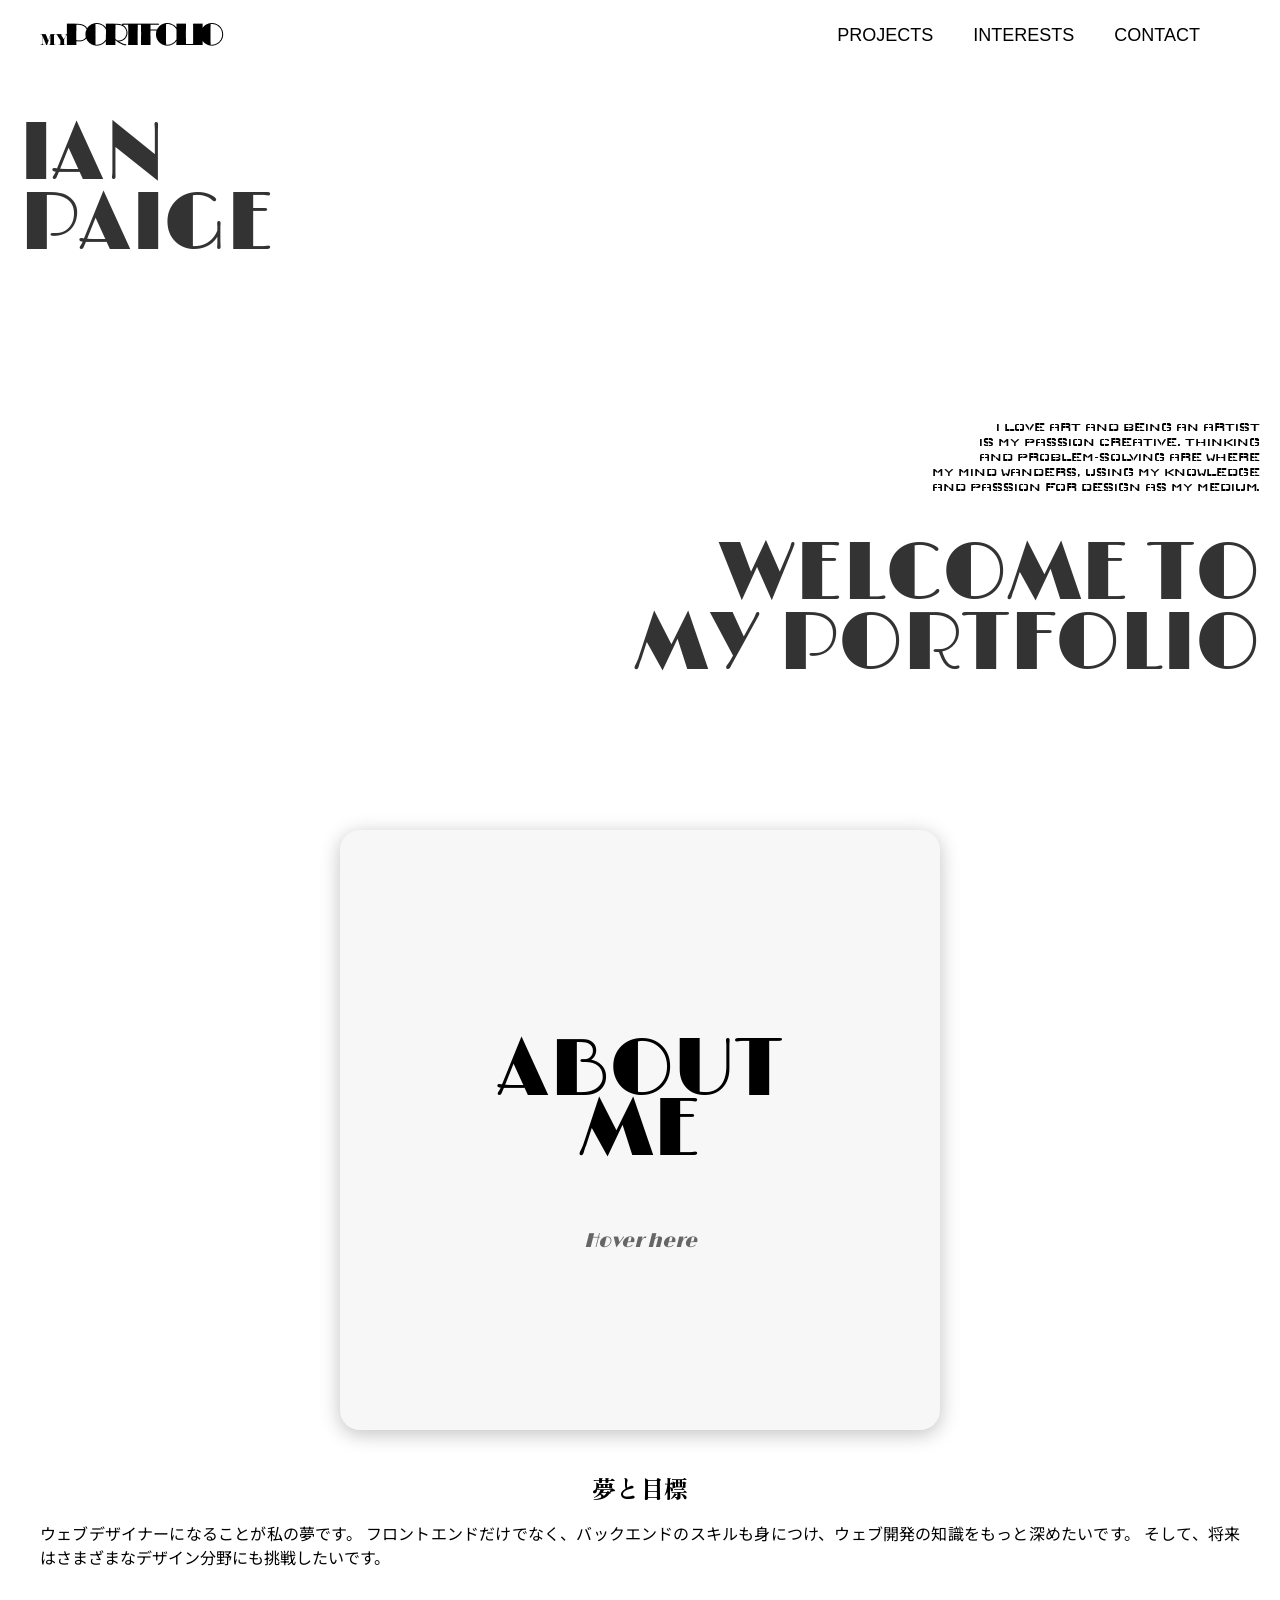
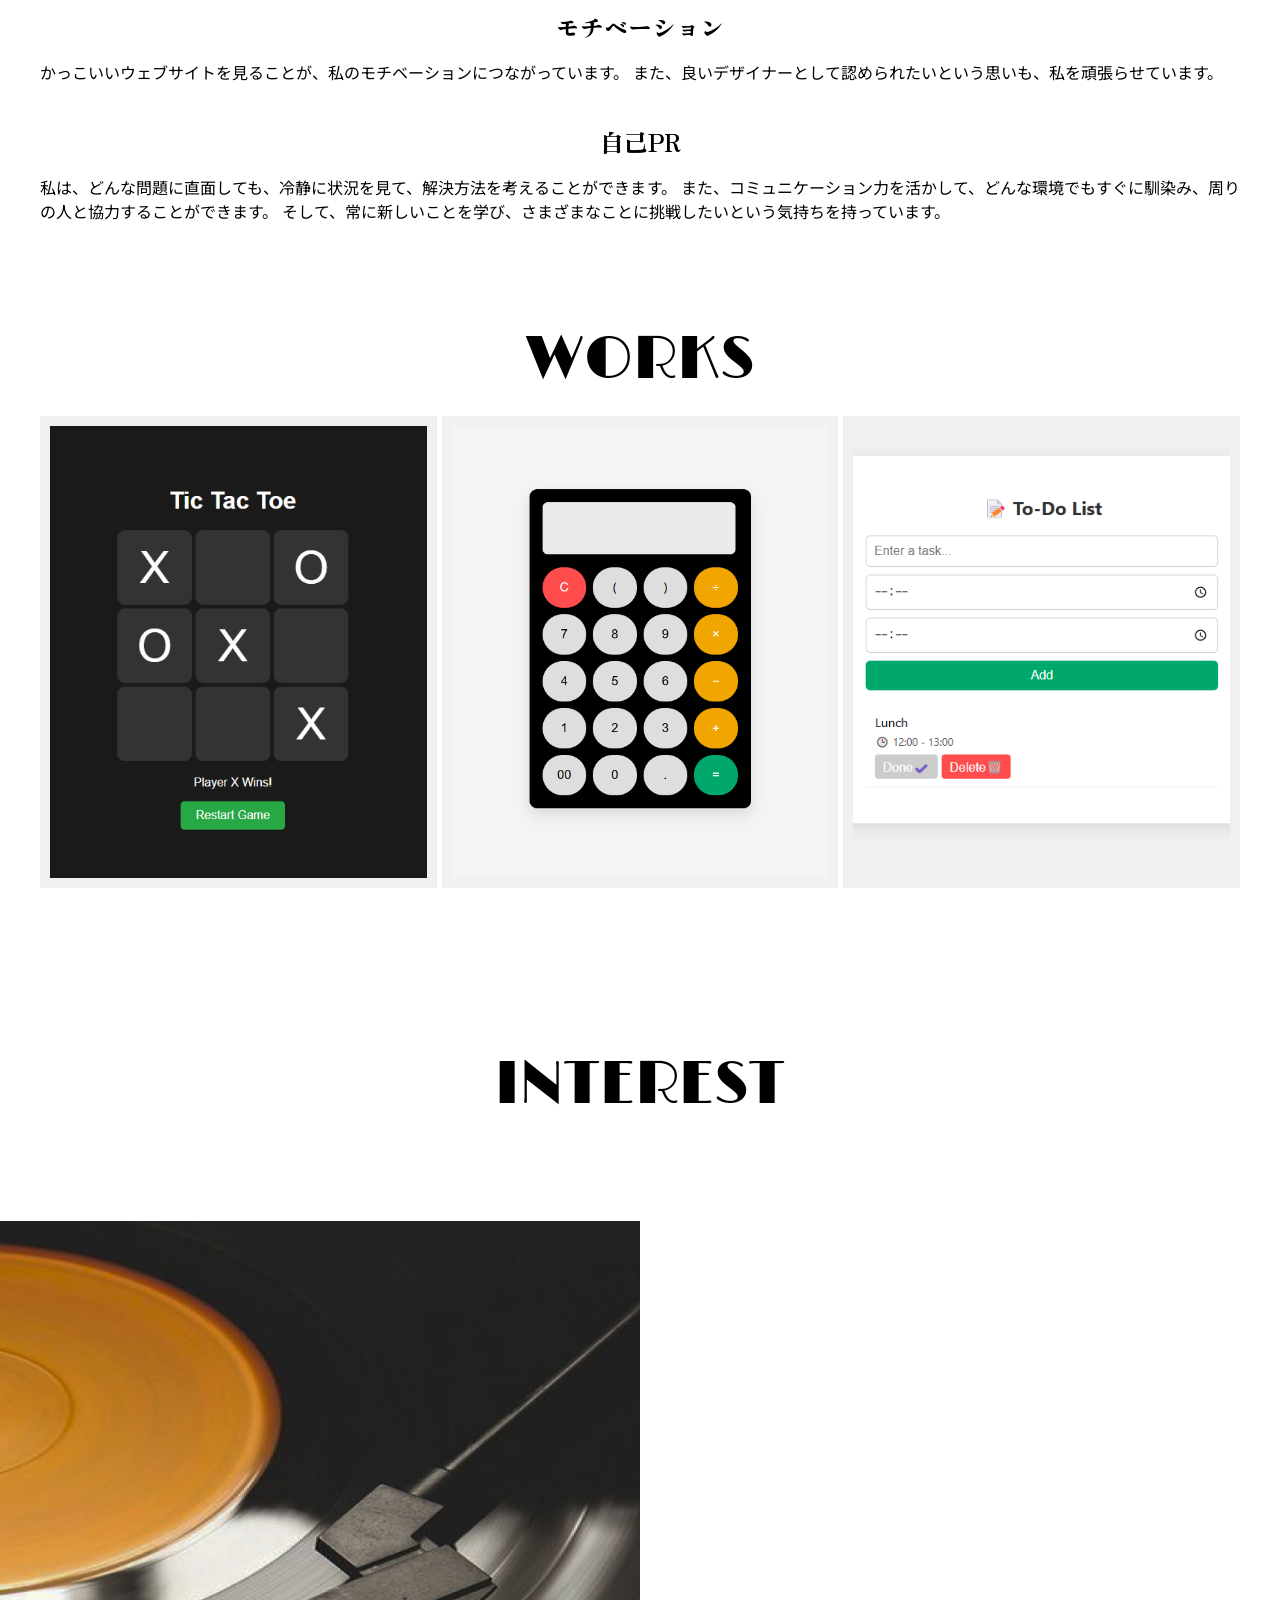
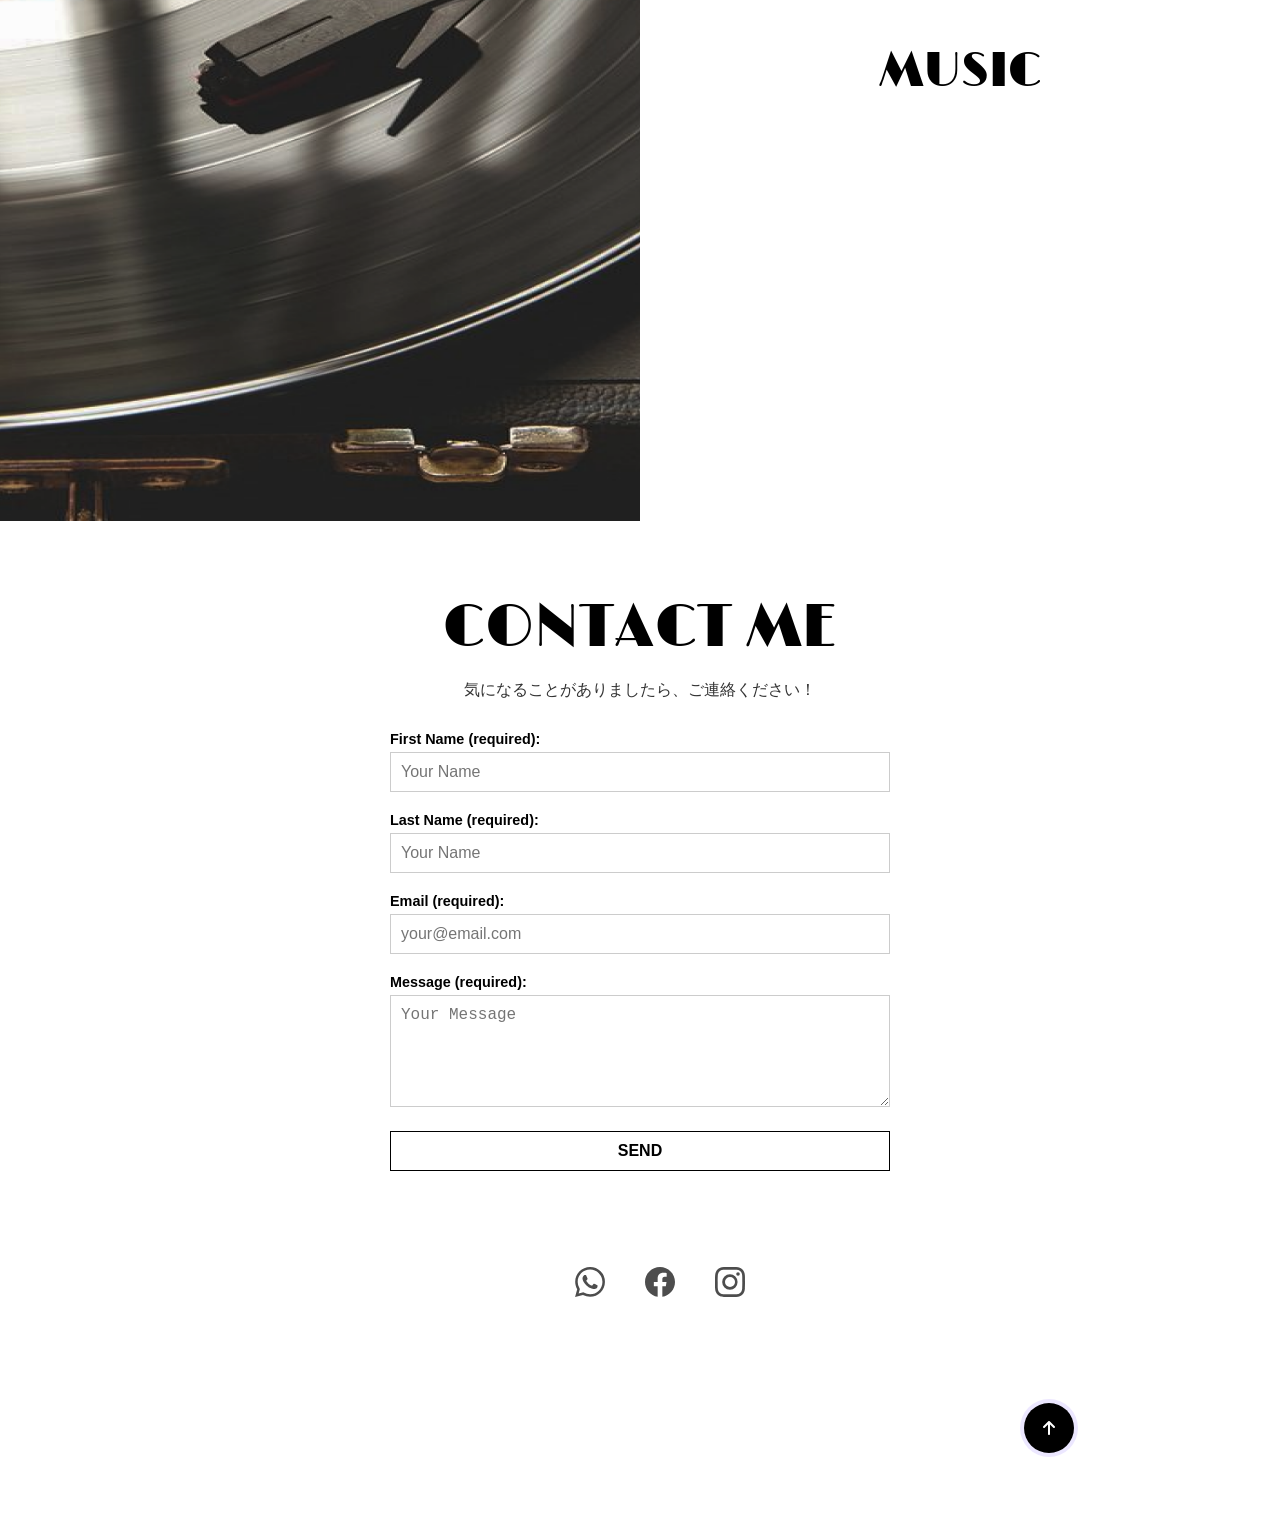
==== commit 987dac50: "Update index.html" ====
--- a/index.html
+++ b/index.html
@@ -38,7 +38,7 @@
 <body>
   <header id="topper">
     <section class="top">
-      <a href="portfolio.html#topper" class="logo-link">
+      <a href="index.html#topper" class="logo-link">
         <img class="logo slide-left" src="images/LOGO1.png" alt="LOGO">
     </a>
 
@@ -47,7 +47,7 @@
       </button>
 
       <nav class="nav slide-right" id="nav">
-          <a href="portfolio.html#work">PROJECTS</a>
+          <a href="index.html#work">PROJECTS</a>
           <a href="tryinterest.html">INTERESTS</a>
           <a href="portfolio.html#contact-me">CONTACT</a>
       </nav>
@@ -100,17 +100,17 @@
   </div>
       <div class="card-back">
     <p class="about-text">
-        私の名前はイアンです。2004年1月2日に生まれました。私はインターナショナルスクールに、
-        プレ幼稚園から中学校まで通い、その後、シニアハイでビルマの学校に転校しました。
-        卒業後、私は自国の教育制度に満足していなかったので、海外に行く計画を立て始めました。
-        日本に来る少し前からアニメを見始め、卒業後に日本語を学び始めました。学び始めて1年後、
-        2020年12月に日本に来ることができました。絵を描くことは私の趣味であり、好きなことでもあります。
-        私は暇な時間があれば絵を描いています。そのため、アーティストになりたいという気持ちが強くなりましたが、
-        生計を立てる自信はありませんでした。だから、私はWEBデザインを選びました。ウェブサイトを見るたびに、
-        アニメーションやクールなデザインにとても魅了され、私も同じように他の人々に感じてもらえるようなクールな
-        ウェブサイトを作りたいと思うようになりました。プログラミングやイラストについて学んだことは、
-        東京ビジネスアカデミーに来るまでありませんでした。新しいことを学ぶのは決して簡単ではありませんでしたが、
-        アートに対する情熱と新しいことに挑戦する心構えが、いつも私を支えてくれました。
+        私の名前はイアンです。2004年1月2日生まれです。  
+        インターナショナルスクールにプレ幼稚園から中学校まで通い、その後、ビルマの学校を卒業しました。  
+        卒業後、日本に行くことを決め、日本語を学び始めました。そして、2020年12月に日本に来ました。
+
+        絵を描くことが好きで、暇な時間があれば絵を描いています。  
+        最初はアーティストになりたいと思っていましたが、生計を立てる自信がなく、WEBデザインを選びました。  
+        かっこいいデザインやアニメーションのあるウェブサイトに魅力を感じ、私も人を惹きつけるウェブサイトを作りたいと思いました。
+
+       東京ビジネスアカデミーに入学してから、プログラミングやWEBデザインを学び、とても興味を持つようになりました。
+       そこから、フロントエンドだけでなく、バックエンドも開発できるエンジニアになりたいと思うようになりました。
+       新しいことを学ぶのは大変でしたが、挑戦する気持ちを大切にしながら努力してきました。
     </p>
   </div>
     </div>
@@ -120,21 +120,24 @@
     <div class="detail">
       <h2>夢と目標</h2>
       <p>
-        ウェブデザイナーになることは、私の夢の仕事です。 それだけでなく、イラスト、デジタルアート、レイアウトデザイン、ロゴデザインなど、さまざまなデザイン分野にも挑戦したいと思っています。 世界のさまざまな場所を旅することも大きな夢の一つです。 パリ、ロンドン、スペインは、このリストの最初の3か所です。
-      </p>
+        ウェブデザイナーになることが私の夢です。  
+        フロントエンドだけでなく、バックエンドのスキルも身につけ、ウェブ開発の知識をもっと深めたいです。  
+        そして、将来はさまざまなデザイン分野にも挑戦したいです。
     </div>
   
     <div class="detail">
       <h2>モチベーション</h2>
       <p>
-        クールなウェブサイトを学んだり見たりすることが、常に私のモチベーションを高めてくれます。 良いデザイナーとして認められたいという思いも、私を突き動かしています。 運動はあまり好きではなく、フィットネスもあまりしてきませんでした。 しかし、フィットネス週間にジムでトレーニングをしたとき、私は他の人を励まし、効果的なトレーニングやモチベーションのアドバイスを与えることができました。
-      </p>
+        かっこいいウェブサイトを見ることが、私のモチベーションにつながっています。
+        また、良いデザイナーとして認められたいという思いも、私を頑張らせています。
     </div>
   
     <div class="detail">
-      <h2>コミュニケーションスキル</h2>
+      <h2>自己PR</h2>
       <p>
-        以前の私は、会話を始めることが苦手で、続けるのも下手でした。 しかし、日本に来てから自分のコミュニケーションスキルを磨き始めました。 そのおかげで大きく成長し、今では問題なく会話を始めたり続けたりできるようになりました。 さらに、ビジネススキルや交渉スキルも身につけることができました。
+        私は、どんな問題に直面しても、冷静に状況を見て、解決方法を考えることができます。
+        また、コミュニケーション力を活かして、どんな環境でもすぐに馴染み、周りの人と協力することができます。
+        そして、常に新しいことを学び、さまざまなことに挑戦したいという気持ちを持っています。
       </p>
     </div>
   </section>
@@ -308,7 +311,7 @@
       </li>
   </ul>
    <!-- From Uiverse.io by vinodjangid07 --> 
-   <a href="portfolio.html#topper">
+   <a href="index.html#topper">
   <button class="button">
     <svg class="svgIcon" viewBox="0 0 384 512">
       <path
--- a/portfolio.css
+++ b/portfolio.css
@@ -935,33 +935,36 @@
 
 
     /* About Card */
-    .about-card {
-        width: 90%;
-        height: 500px;
-        margin: 30px auto;
-        padding-top: 20px;
-    }
-
-    .card-front,
-    .card-back {
-        padding: 20px;
-    }
-
-    .vertical-text {
-        font-size: 3rem;
-        line-height: 45px;
-        writing-mode: horizontal-tb;
-    }
-
-    .click-hint {
-        font-size: 16px;
-    }
-
-    .about-text {
-        font-size: 14px;
-        line-height: 1.5;
-    }
-
+.about-card {
+    width: 90%;
+    height: 650px;
+    margin: 30px auto;
+    padding-top: 20px;
+}
+
+.card-front,
+.card-back {
+    padding: 20px;
+}
+
+.card-back {
+    align-items: flex-start;
+}
+
+.vertical-text {
+    font-size: 3rem;
+    line-height: 45px;
+    writing-mode: horizontal-tb;
+}
+
+.click-hint {
+    font-size: 16px;
+}
+
+.about-text {
+    font-size: 14px;
+    line-height: 1.5;
+}
 
     /* Details */
     .details-container {
@@ -1225,4 +1228,4 @@
         color: black;
     }
 
-}+}
